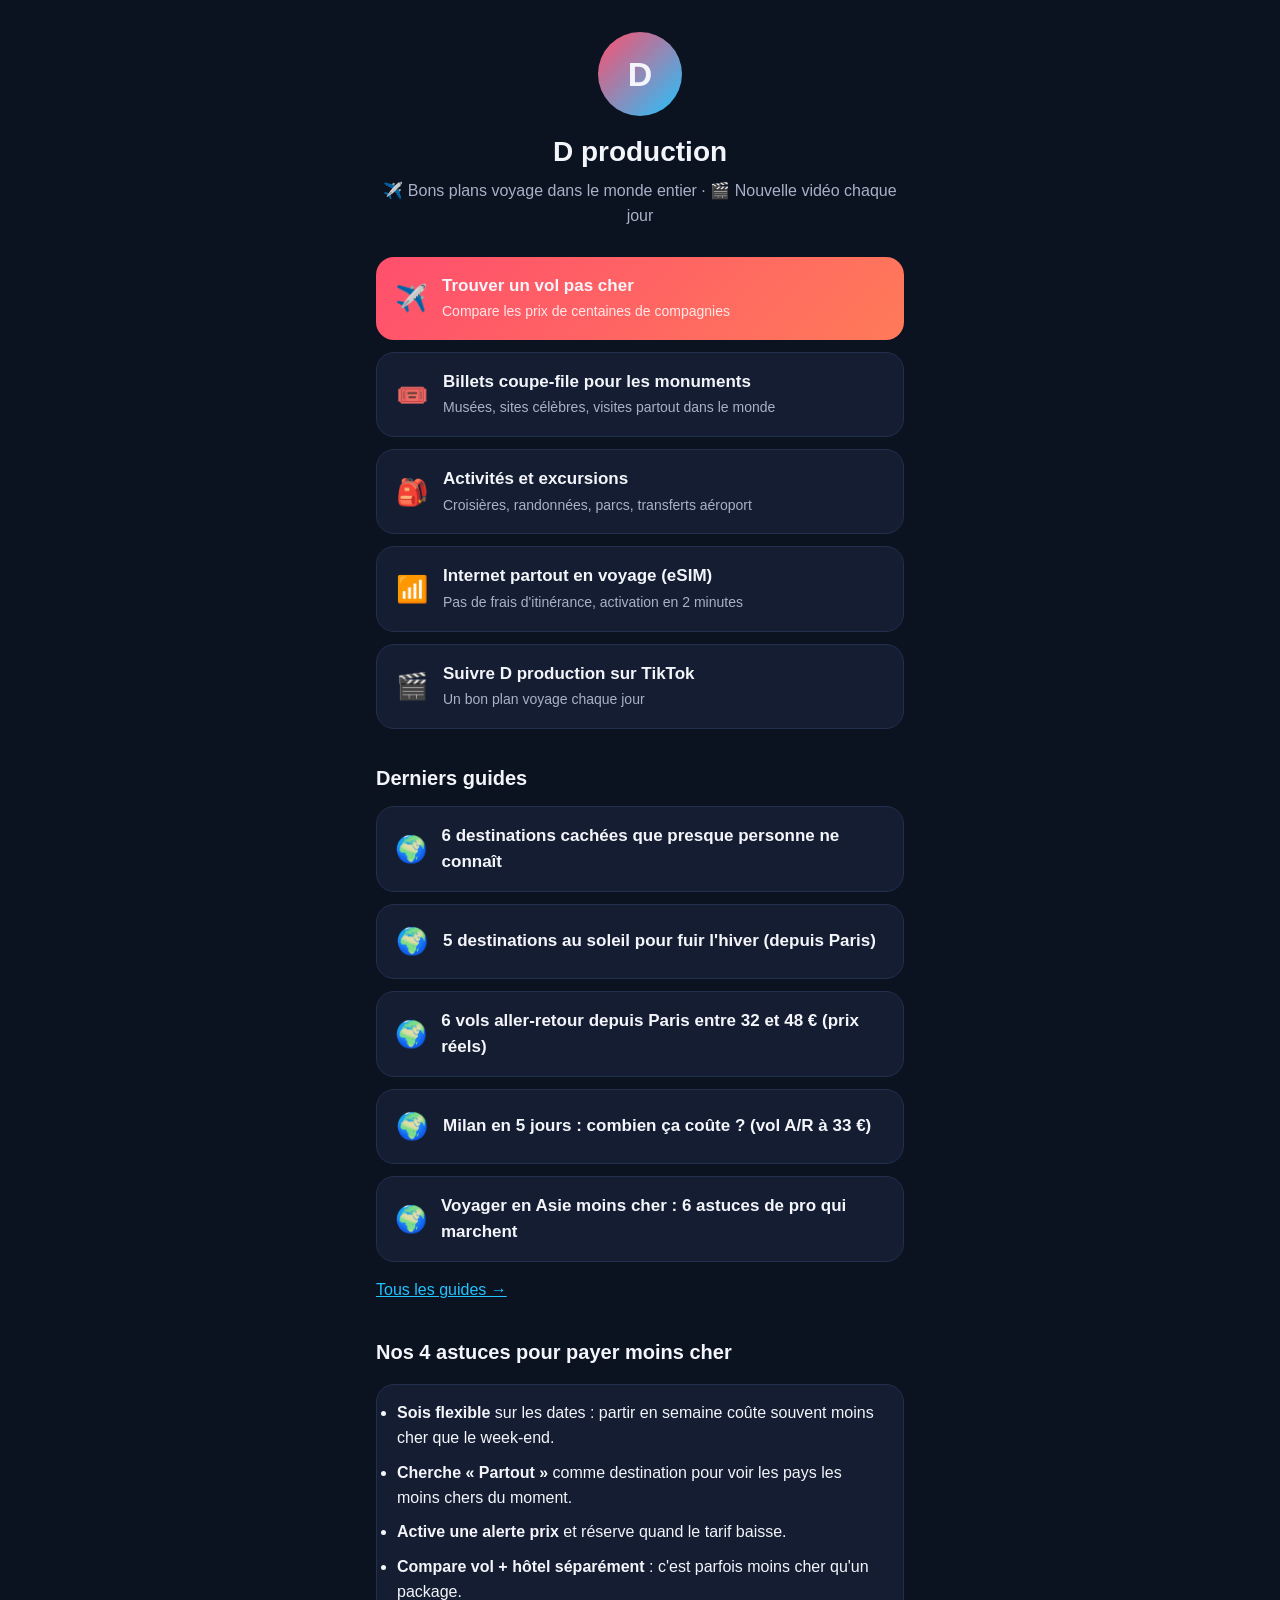
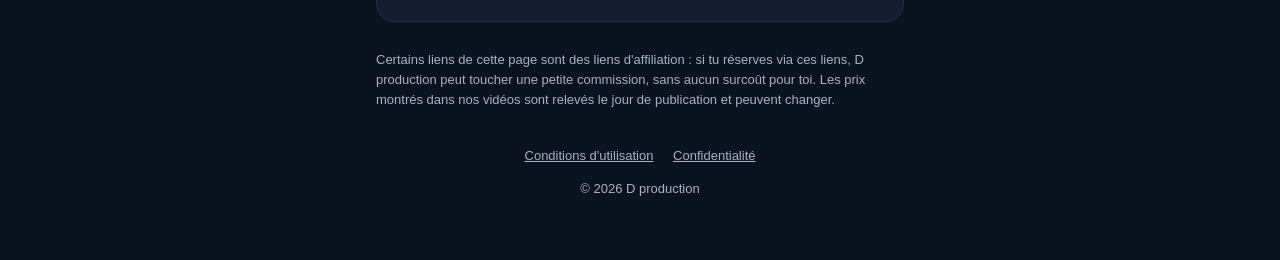
==== index.html @ 40169eeb "Guide : Voyager en Asie moins cher : 6 astuces de pro qui marchent" ====
<!doctype html>
<html lang="fr">
<head>
  <meta charset="utf-8">
  <meta name="viewport" content="width=device-width, initial-scale=1">
  <title>D production · Bons plans voyage</title>
  <meta name="description" content="Les meilleurs bons plans voyage : vols, hôtels et destinations au meilleur prix, partout dans le monde.">
  <link rel="stylesheet" href="style.css">
</head>
<body>
  <main class="wrap">
    <header class="hero">
      <div class="logo">D</div>
      <h1>D production</h1>
      <p class="tag">✈️ Bons plans voyage dans le monde entier · 🎬 Nouvelle vidéo chaque jour</p>
    </header>

    <!-- Liens d affiliation Travelpayouts (partenaire 809046) -->
    <a class="btn primary" href="https://www.aviasales.fr/?marker=809046" target="_blank" rel="noopener sponsored">
      <span class="ico">✈️</span>
      <span><strong>Trouver un vol pas cher</strong><span class="sub">Compare les prix de centaines de compagnies</span></span>
    </a>
    <a class="btn" href="https://tiqets.tpk.mx/pQWaPk9n" target="_blank" rel="noopener sponsored">
      <span class="ico">🎟️</span>
      <span><strong>Billets coupe-file pour les monuments</strong><span class="sub">Musées, sites célèbres, visites partout dans le monde</span></span>
    </a>
    <a class="btn" href="https://klook.tpk.mx/j8QwaBOn" target="_blank" rel="noopener sponsored">
      <span class="ico">🎒</span>
      <span><strong>Activités et excursions</strong><span class="sub">Croisières, randonnées, parcs, transferts aéroport</span></span>
    </a>
    <a class="btn" href="https://airalo.tpk.mx/kQeg6PoN" target="_blank" rel="noopener sponsored">
      <span class="ico">📶</span>
      <span><strong>Internet partout en voyage (eSIM)</strong><span class="sub">Pas de frais d'itinérance, activation en 2 minutes</span></span>
    </a>
    <a class="btn" href="https://www.tiktok.com/@td35509" target="_blank" rel="noopener">
      <span class="ico">🎬</span>
      <span><strong>Suivre D production sur TikTok</strong><span class="sub">Un bon plan voyage chaque jour</span></span>
    </a>

    <!-- DERNIERS-GUIDES -->
    <h2>Derniers guides</h2>
    <a class="btn" href="voyages/6-destinations-cachees-que-presque-personne-ne-connait.html"><span class="ico">🌍</span><span><strong>6 destinations cachées que presque personne ne connaît</strong></span></a>
    <a class="btn" href="voyages/5-destinations-au-soleil-pour-fuir-l-hiver-depuis-paris.html"><span class="ico">🌍</span><span><strong>5 destinations au soleil pour fuir l&#x27;hiver (depuis Paris)</strong></span></a>
    <a class="btn" href="voyages/6-vols-aller-retour-depuis-paris-entre-32-et-48-prix-reels.html"><span class="ico">🌍</span><span><strong>6 vols aller-retour depuis Paris entre 32 et 48 € (prix réels)</strong></span></a>
    <a class="btn" href="voyages/milan-en-5-jours-combien-ca-coute-vol-a-r-a-33.html"><span class="ico">🌍</span><span><strong>Milan en 5 jours : combien ça coûte ? (vol A/R à 33 €)</strong></span></a>
    <a class="btn" href="voyages/voyager-en-asie-moins-cher-6-astuces-de-pro-qui-marchent.html"><span class="ico">🌍</span><span><strong>Voyager en Asie moins cher : 6 astuces de pro qui marchent</strong></span></a>
    <p><a href="voyages/index.html">Tous les guides →</a></p>
    <!-- /DERNIERS-GUIDES -->

    <h2>Nos 4 astuces pour payer moins cher</h2>
    <ul class="tips">
      <li><strong>Sois flexible</strong> sur les dates : partir en semaine coûte souvent moins cher que le week-end.</li>
      <li><strong>Cherche « Partout »</strong> comme destination pour voir les pays les moins chers du moment.</li>
      <li><strong>Active une alerte prix</strong> et réserve quand le tarif baisse.</li>
      <li><strong>Compare vol + hôtel séparément</strong> : c'est parfois moins cher qu'un package.</li>
    </ul>

    <p class="note">Certains liens de cette page sont des liens d'affiliation : si tu réserves via ces liens,
      D production peut toucher une petite commission, sans aucun surcoût pour toi.
      Les prix montrés dans nos vidéos sont relevés le jour de publication et peuvent changer.</p>

    <footer>
      <a href="conditions.html">Conditions d'utilisation</a>
      <a href="confidentialite.html">Confidentialité</a>
      <p>© 2026 D production</p>
    </footer>
  </main>
</body>
</html>
---- style.css ----
:root {
  --bg: #0b1220;
  --card: #141d31;
  --text: #f3f5fa;
  --muted: #a8b2c7;
  --accent: #ff4f6d;
  --accent2: #22c3ff;
  --radius: 18px;
}
* { box-sizing: border-box; }
html, body { margin: 0; }
body {
  background: var(--bg);
  color: var(--text);
  font-family: -apple-system, BlinkMacSystemFont, "Segoe UI", Roboto, Helvetica, Arial, sans-serif;
  line-height: 1.55;
}
a { color: var(--accent2); }
.wrap { max-width: 560px; margin: 0 auto; padding: 32px 16px 48px; }
.hero { text-align: center; margin-bottom: 28px; }
.logo {
  width: 84px; height: 84px; border-radius: 50%; margin: 0 auto 14px;
  display: grid; place-items: center; font-size: 34px; font-weight: 800;
  background: linear-gradient(135deg, var(--accent), var(--accent2));
}
h1 { font-size: 28px; margin: 0 0 6px; }
.tag { color: var(--muted); margin: 0; }
.btn {
  display: flex; align-items: center; gap: 14px;
  background: var(--card); color: var(--text); text-decoration: none;
  padding: 16px 18px; border-radius: var(--radius); margin: 12px 0;
  border: 1px solid #23304d; transition: transform .15s, border-color .15s;
}
.btn:hover { transform: translateY(-2px); border-color: var(--accent2); }
.btn .ico { font-size: 26px; width: 34px; text-align: center; }
.btn strong { display: block; font-size: 17px; }
.btn span.sub { color: var(--muted); font-size: 14px; }
.btn.primary { background: linear-gradient(135deg, var(--accent), #ff7a59); border: 0; }
.btn.primary span.sub { color: #fff3; color: rgba(255,255,255,.85); }
h2 { font-size: 20px; margin: 34px 0 8px; }
.tips { background: var(--card); border-radius: var(--radius); padding: 6px 20px; border: 1px solid #23304d; }
.tips li { margin: 10px 0; }
.note { color: var(--muted); font-size: 13px; margin-top: 28px; }
footer { text-align: center; color: var(--muted); font-size: 13px; margin-top: 36px; }
footer a { color: var(--muted); margin: 0 8px; }
.doc h1 { font-size: 26px; }
.doc h2 { font-size: 18px; margin-top: 26px; }
.doc p, .doc li { color: #dce2ee; }
.code {
  font-family: ui-monospace, Menlo, monospace; font-size: 15px; word-break: break-all;
  background: var(--card); border: 1px solid #23304d; border-radius: 12px; padding: 14px;
}

.article h2 { margin-top: 30px; }
.article .intro { font-size: 18px; color: var(--text); }
.video { position: relative; padding-top: 56.25%; margin: 16px 0; border-radius: var(--radius); overflow: hidden; }
.video iframe { position: absolute; inset: 0; width: 100%; height: 100%; border: 0; }
details { background: var(--card); border: 1px solid #23304d; border-radius: 12px; padding: 12px 16px; margin: 10px 0; }
summary { cursor: pointer; font-weight: 600; }
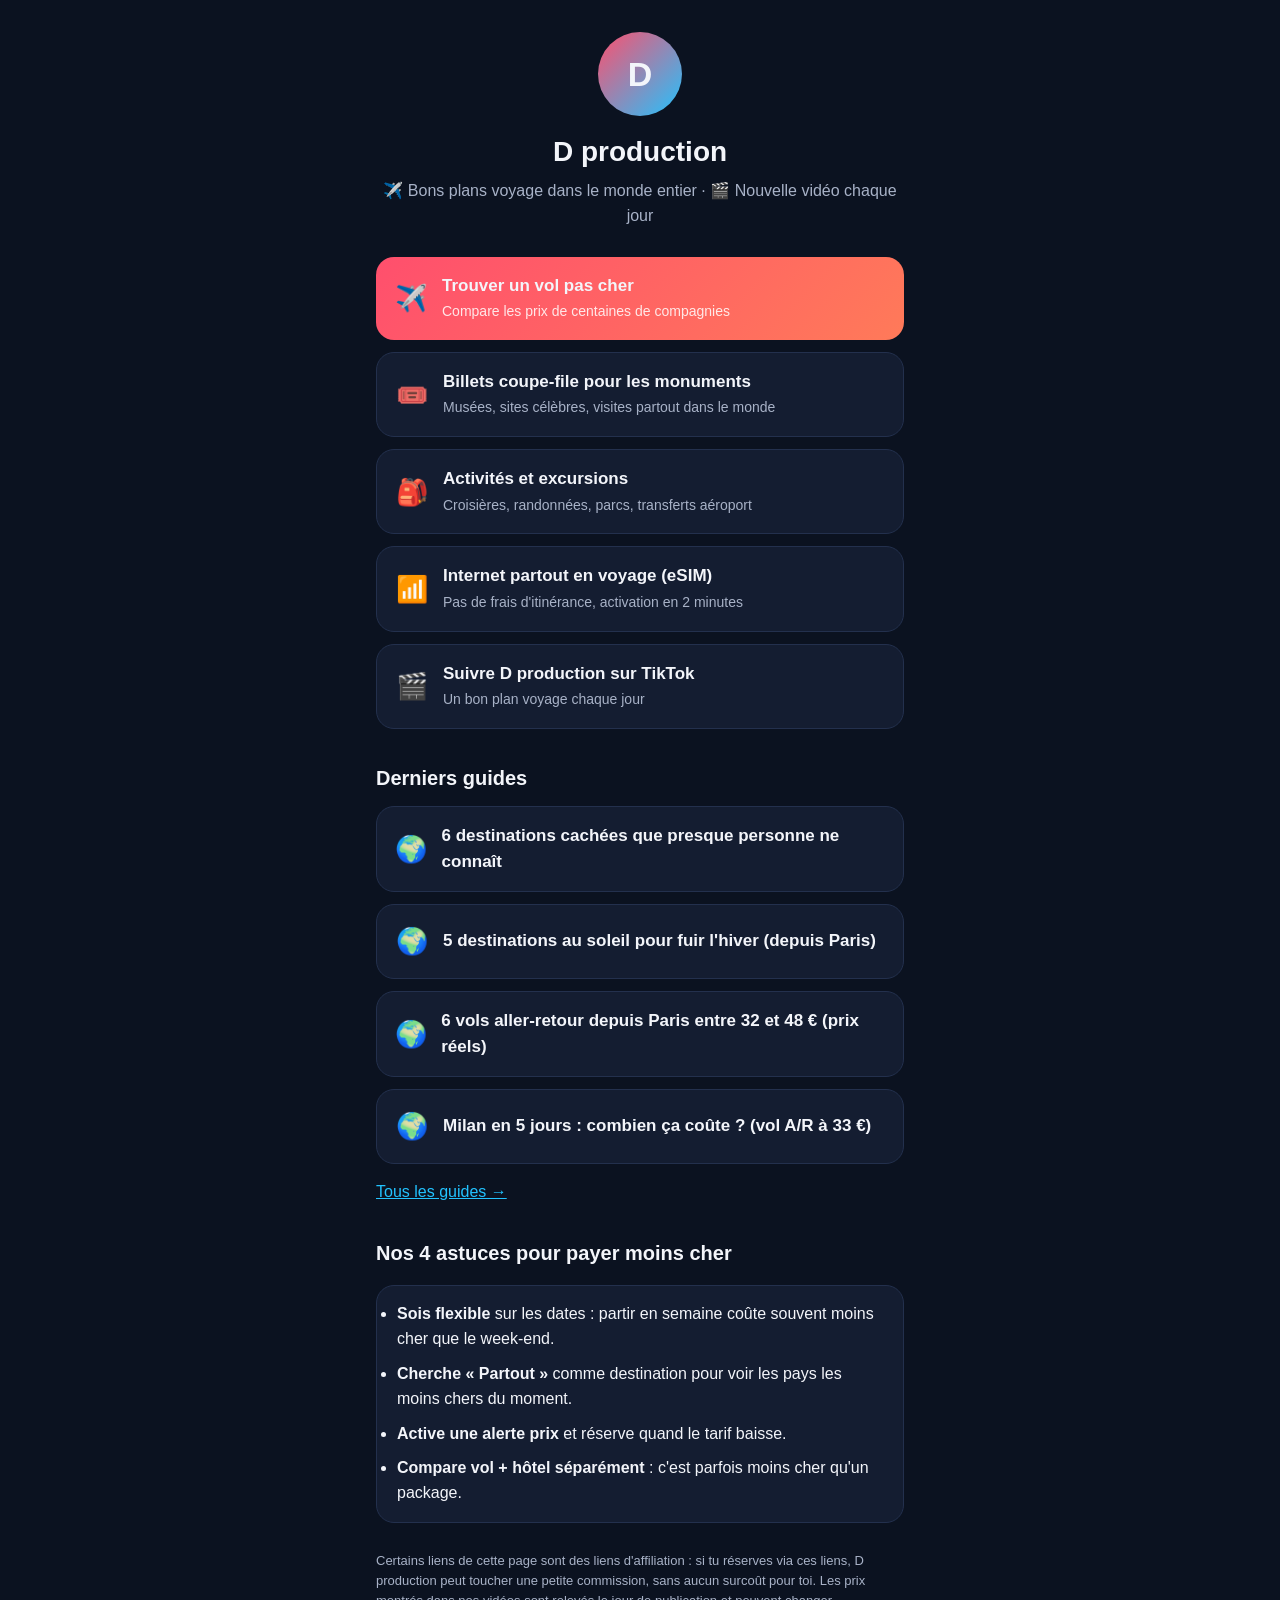
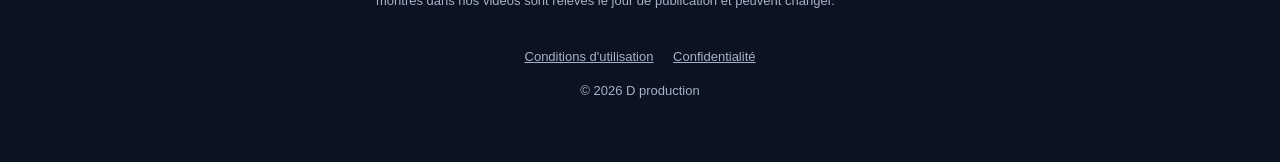
==== commit cad53b7a: "Guide : Milan en 5 jours : combien ça coûte ? (vol A/R à 33 €)" ====
--- a/index.html
+++ b/index.html
@@ -43,7 +43,6 @@
     <a class="btn" href="voyages/5-destinations-au-soleil-pour-fuir-l-hiver-depuis-paris.html"><span class="ico">🌍</span><span><strong>5 destinations au soleil pour fuir l&#x27;hiver (depuis Paris)</strong></span></a>
     <a class="btn" href="voyages/6-vols-aller-retour-depuis-paris-entre-32-et-48-prix-reels.html"><span class="ico">🌍</span><span><strong>6 vols aller-retour depuis Paris entre 32 et 48 € (prix réels)</strong></span></a>
     <a class="btn" href="voyages/milan-en-5-jours-combien-ca-coute-vol-a-r-a-33.html"><span class="ico">🌍</span><span><strong>Milan en 5 jours : combien ça coûte ? (vol A/R à 33 €)</strong></span></a>
-    <a class="btn" href="voyages/voyager-en-asie-moins-cher-6-astuces-de-pro-qui-marchent.html"><span class="ico">🌍</span><span><strong>Voyager en Asie moins cher : 6 astuces de pro qui marchent</strong></span></a>
     <p><a href="voyages/index.html">Tous les guides →</a></p>
     <!-- /DERNIERS-GUIDES -->
 
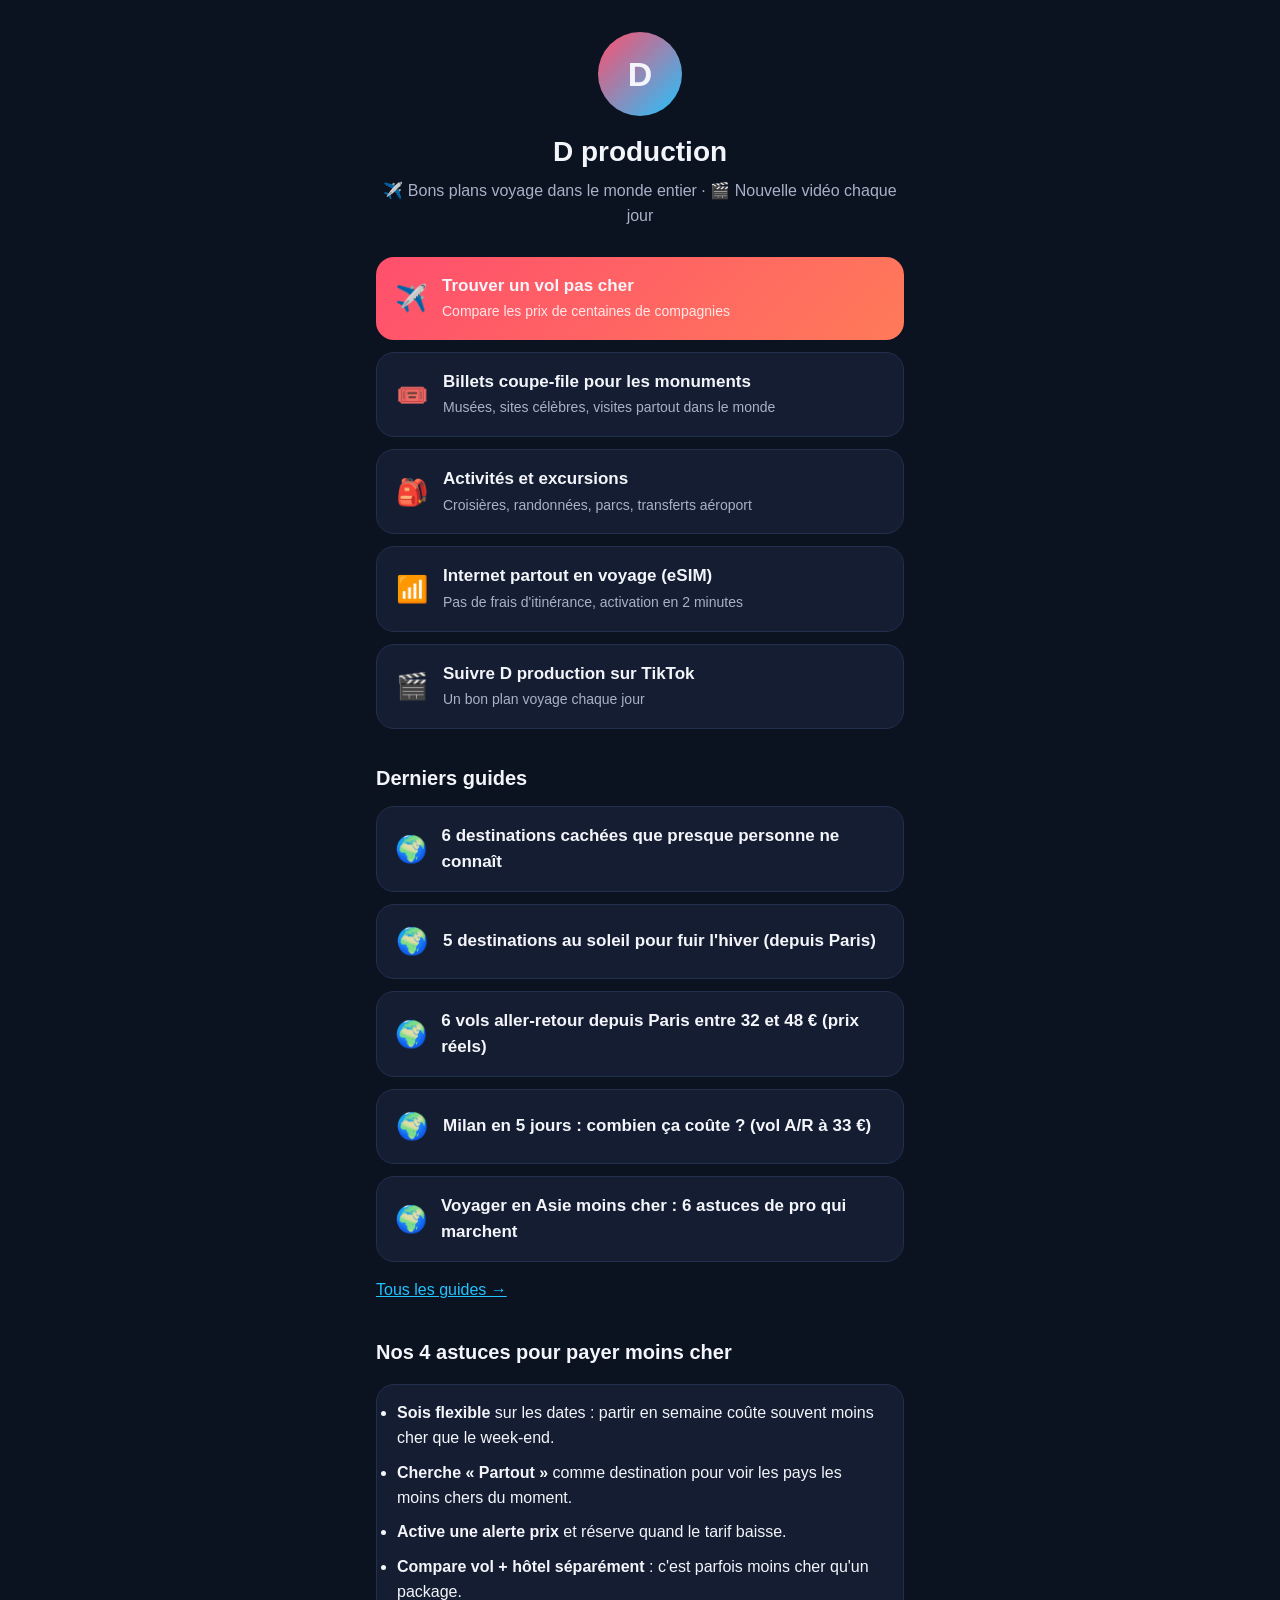
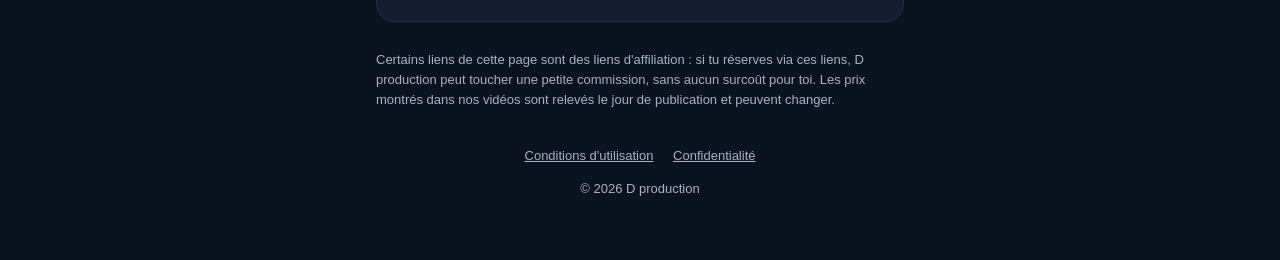
==== commit 317fcc44: "Sécurité : politique de contenu stricte, referrer, guides régénérés" ====
--- a/index.html
+++ b/index.html
@@ -2,6 +2,8 @@
 <html lang="fr">
 <head>
   <meta charset="utf-8">
+  <meta http-equiv="Content-Security-Policy" content="default-src 'self'; img-src 'self' https://i.ytimg.com data:; style-src 'self'; frame-src https://www.youtube-nocookie.com; connect-src 'none'; object-src 'none'; base-uri 'self'; form-action 'none'; upgrade-insecure-requests; script-src 'none'">
+  <meta name="referrer" content="strict-origin-when-cross-origin">
   <meta name="viewport" content="width=device-width, initial-scale=1">
   <title>D production · Bons plans voyage</title>
   <meta name="description" content="Les meilleurs bons plans voyage : vols, hôtels et destinations au meilleur prix, partout dans le monde.">
@@ -43,6 +45,7 @@
     <a class="btn" href="voyages/5-destinations-au-soleil-pour-fuir-l-hiver-depuis-paris.html"><span class="ico">🌍</span><span><strong>5 destinations au soleil pour fuir l&#x27;hiver (depuis Paris)</strong></span></a>
     <a class="btn" href="voyages/6-vols-aller-retour-depuis-paris-entre-32-et-48-prix-reels.html"><span class="ico">🌍</span><span><strong>6 vols aller-retour depuis Paris entre 32 et 48 € (prix réels)</strong></span></a>
     <a class="btn" href="voyages/milan-en-5-jours-combien-ca-coute-vol-a-r-a-33.html"><span class="ico">🌍</span><span><strong>Milan en 5 jours : combien ça coûte ? (vol A/R à 33 €)</strong></span></a>
+    <a class="btn" href="voyages/voyager-en-asie-moins-cher-6-astuces-de-pro-qui-marchent.html"><span class="ico">🌍</span><span><strong>Voyager en Asie moins cher : 6 astuces de pro qui marchent</strong></span></a>
     <p><a href="voyages/index.html">Tous les guides →</a></p>
     <!-- /DERNIERS-GUIDES -->
 
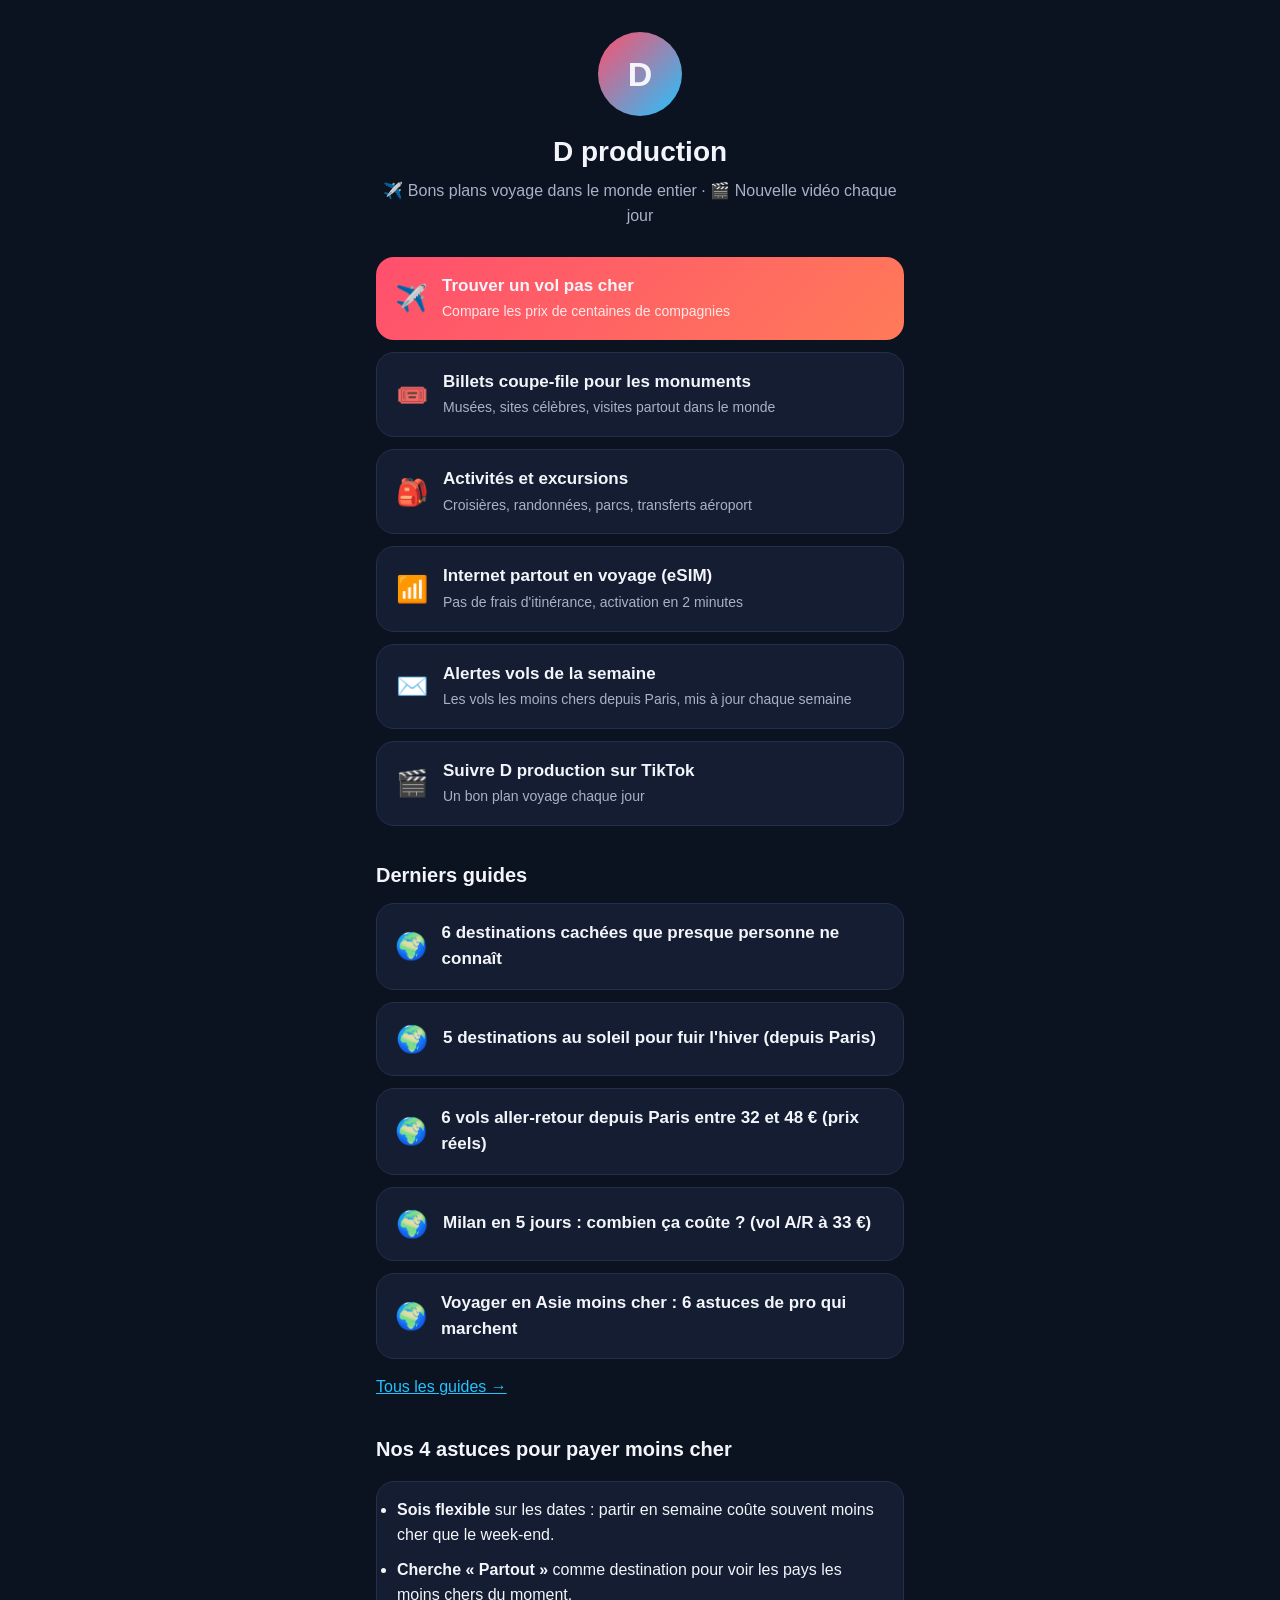
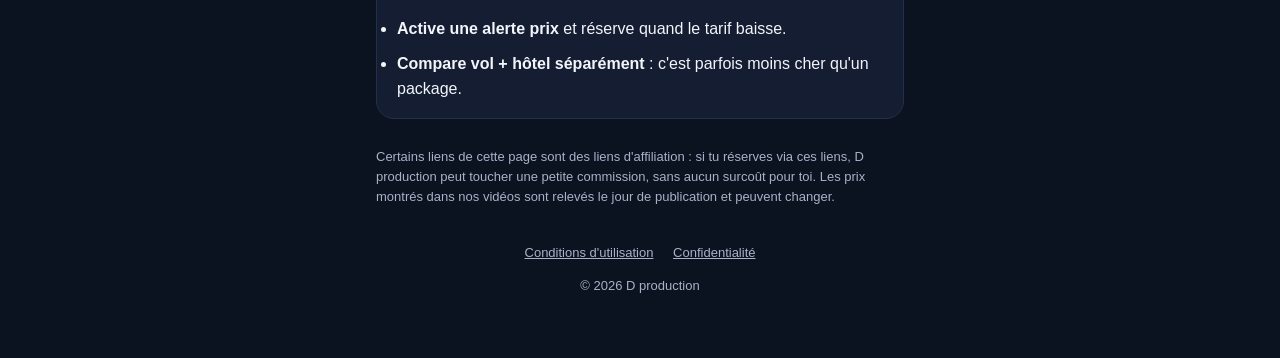
==== commit 1380004c: "Alertes vols du 2026-11-22" ====
--- a/index.html
+++ b/index.html
@@ -34,6 +34,7 @@
       <span class="ico">📶</span>
       <span><strong>Internet partout en voyage (eSIM)</strong><span class="sub">Pas de frais d'itinérance, activation en 2 minutes</span></span>
     </a>
+    <a class="btn" href="alertes/index.html"><span class="ico">✉️</span><span><strong>Alertes vols de la semaine</strong><span class="sub">Les vols les moins chers depuis Paris, mis à jour chaque semaine</span></span></a>
     <a class="btn" href="https://www.tiktok.com/@td35509" target="_blank" rel="noopener">
       <span class="ico">🎬</span>
       <span><strong>Suivre D production sur TikTok</strong><span class="sub">Un bon plan voyage chaque jour</span></span>
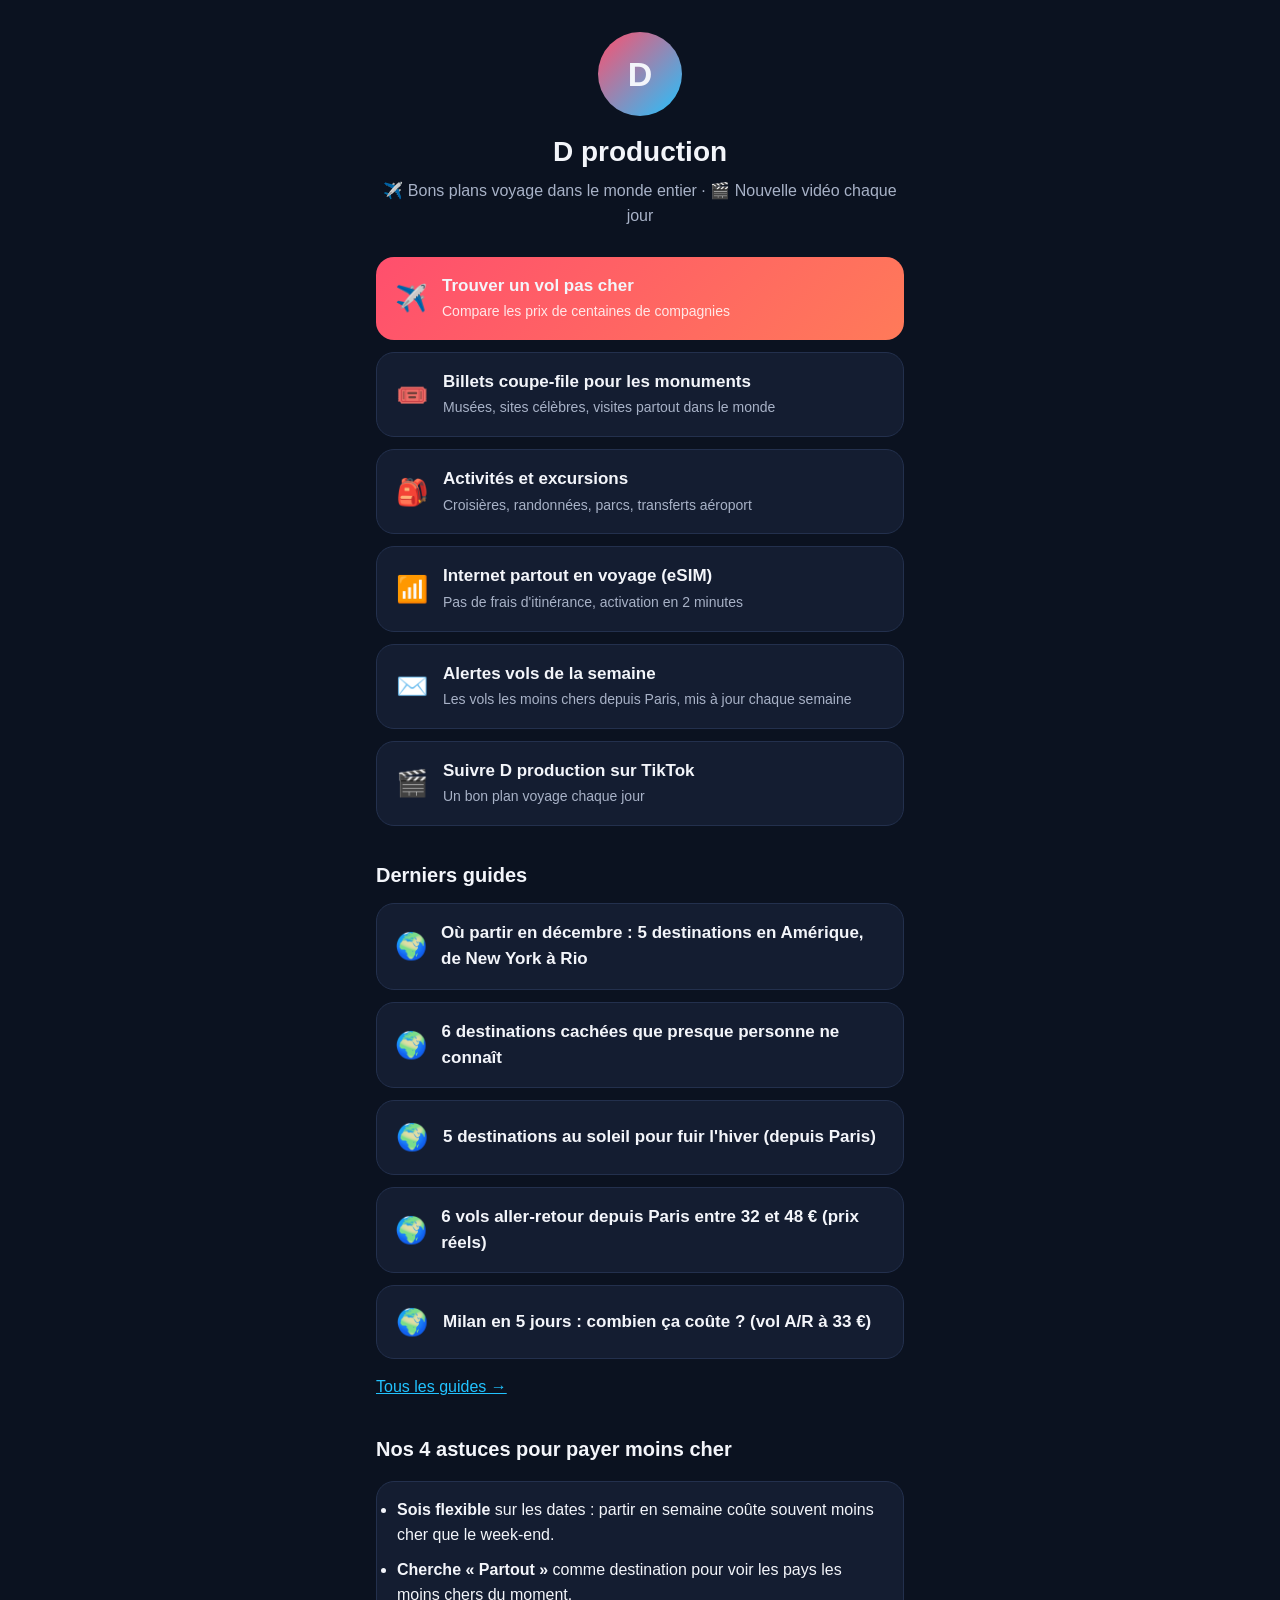
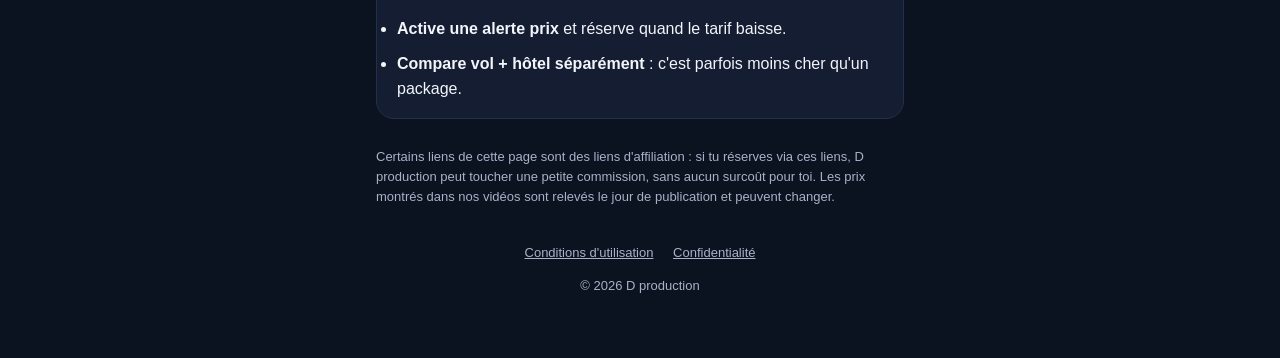
==== commit 8798d382: "Guide : Où partir en décembre : 5 destinations en Amérique, de New York à Rio" ====
--- a/index.html
+++ b/index.html
@@ -42,11 +42,11 @@
 
     <!-- DERNIERS-GUIDES -->
     <h2>Derniers guides</h2>
+    <a class="btn" href="voyages/ou-partir-en-decembre-5-destinations-en-amerique-de-new-york-a-rio.html"><span class="ico">🌍</span><span><strong>Où partir en décembre : 5 destinations en Amérique, de New York à Rio</strong></span></a>
     <a class="btn" href="voyages/6-destinations-cachees-que-presque-personne-ne-connait.html"><span class="ico">🌍</span><span><strong>6 destinations cachées que presque personne ne connaît</strong></span></a>
     <a class="btn" href="voyages/5-destinations-au-soleil-pour-fuir-l-hiver-depuis-paris.html"><span class="ico">🌍</span><span><strong>5 destinations au soleil pour fuir l&#x27;hiver (depuis Paris)</strong></span></a>
     <a class="btn" href="voyages/6-vols-aller-retour-depuis-paris-entre-32-et-48-prix-reels.html"><span class="ico">🌍</span><span><strong>6 vols aller-retour depuis Paris entre 32 et 48 € (prix réels)</strong></span></a>
     <a class="btn" href="voyages/milan-en-5-jours-combien-ca-coute-vol-a-r-a-33.html"><span class="ico">🌍</span><span><strong>Milan en 5 jours : combien ça coûte ? (vol A/R à 33 €)</strong></span></a>
-    <a class="btn" href="voyages/voyager-en-asie-moins-cher-6-astuces-de-pro-qui-marchent.html"><span class="ico">🌍</span><span><strong>Voyager en Asie moins cher : 6 astuces de pro qui marchent</strong></span></a>
     <p><a href="voyages/index.html">Tous les guides →</a></p>
     <!-- /DERNIERS-GUIDES -->
 
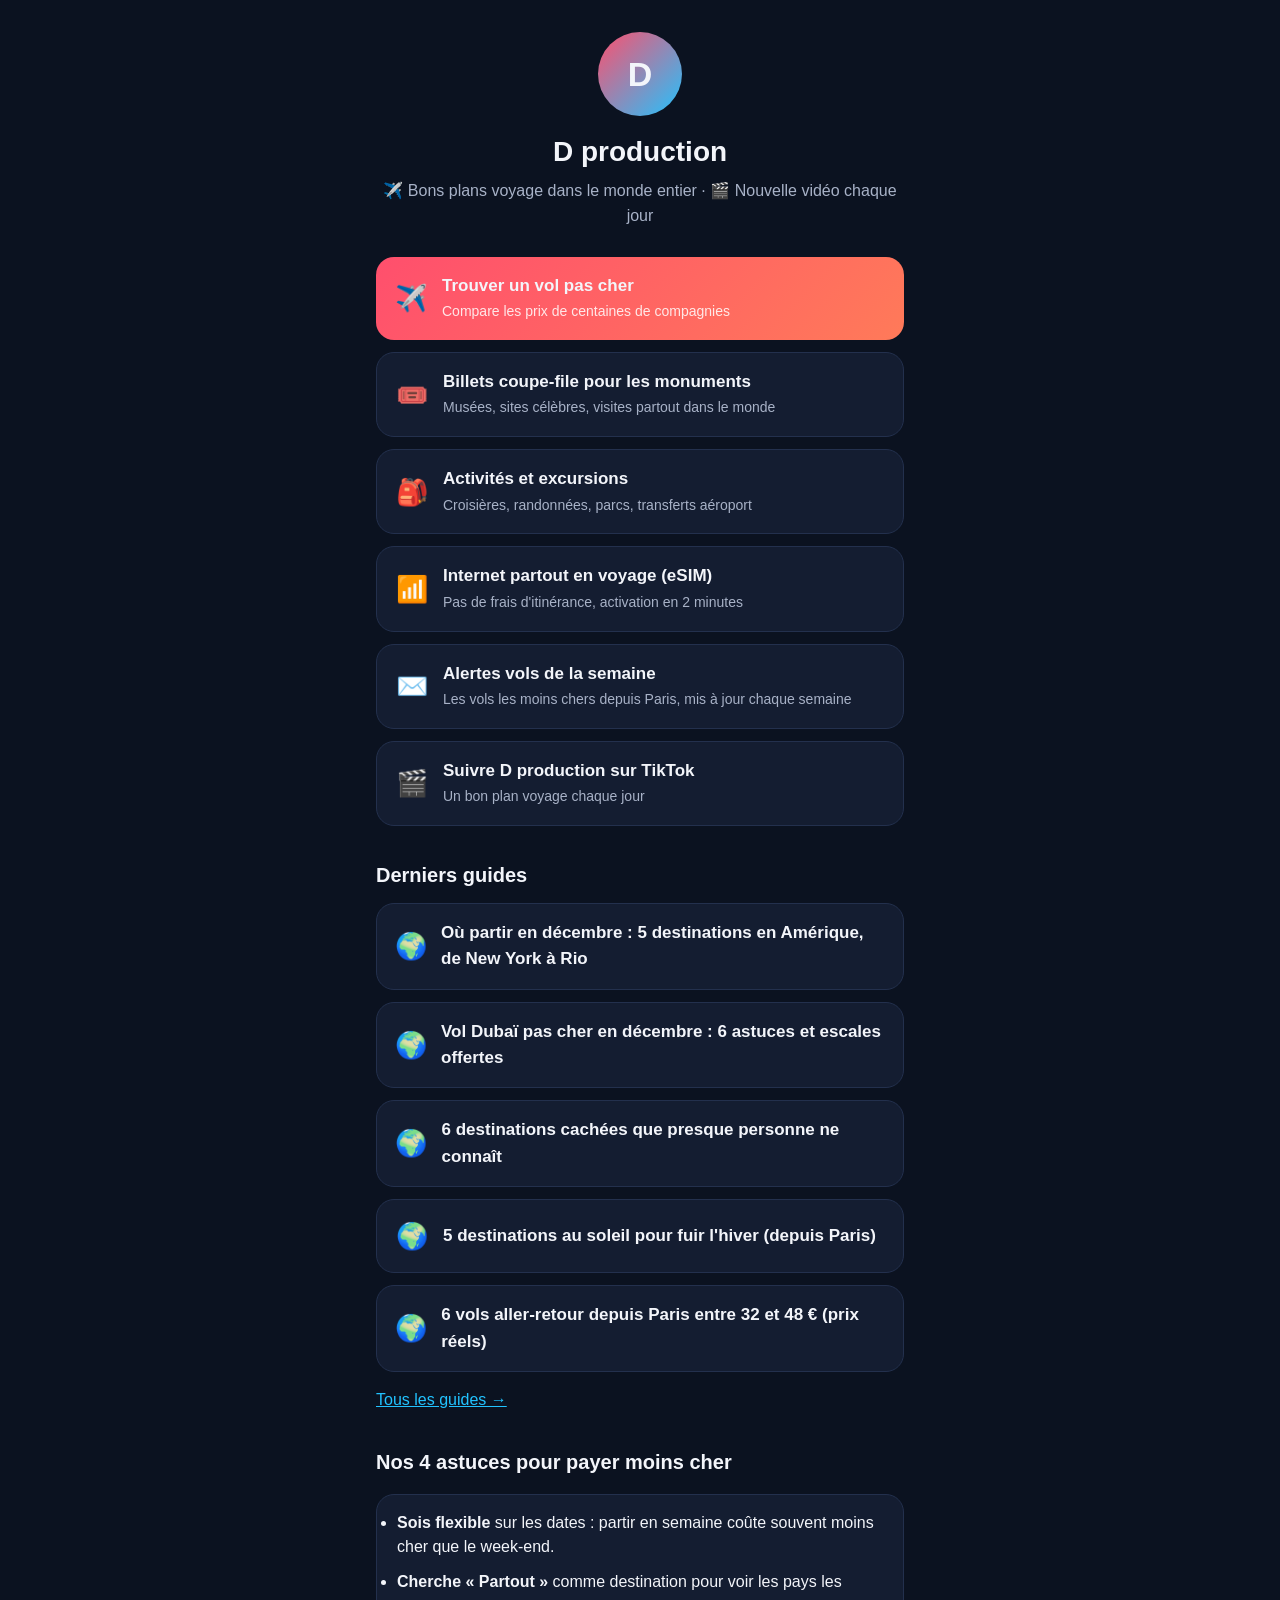
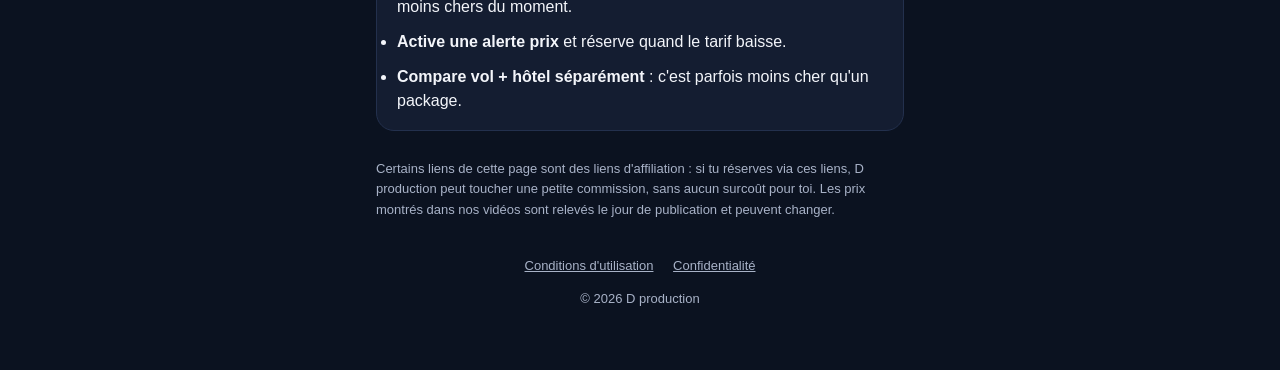
==== commit 6074cf76: "Guide : Vol Dubaï pas cher en décembre : 6 astuces et escales offertes" ====
--- a/index.html
+++ b/index.html
@@ -43,10 +43,10 @@
     <!-- DERNIERS-GUIDES -->
     <h2>Derniers guides</h2>
     <a class="btn" href="voyages/ou-partir-en-decembre-5-destinations-en-amerique-de-new-york-a-rio.html"><span class="ico">🌍</span><span><strong>Où partir en décembre : 5 destinations en Amérique, de New York à Rio</strong></span></a>
+    <a class="btn" href="voyages/vol-dubai-pas-cher-en-decembre-6-astuces-et-escales-offertes.html"><span class="ico">🌍</span><span><strong>Vol Dubaï pas cher en décembre : 6 astuces et escales offertes</strong></span></a>
     <a class="btn" href="voyages/6-destinations-cachees-que-presque-personne-ne-connait.html"><span class="ico">🌍</span><span><strong>6 destinations cachées que presque personne ne connaît</strong></span></a>
     <a class="btn" href="voyages/5-destinations-au-soleil-pour-fuir-l-hiver-depuis-paris.html"><span class="ico">🌍</span><span><strong>5 destinations au soleil pour fuir l&#x27;hiver (depuis Paris)</strong></span></a>
     <a class="btn" href="voyages/6-vols-aller-retour-depuis-paris-entre-32-et-48-prix-reels.html"><span class="ico">🌍</span><span><strong>6 vols aller-retour depuis Paris entre 32 et 48 € (prix réels)</strong></span></a>
-    <a class="btn" href="voyages/milan-en-5-jours-combien-ca-coute-vol-a-r-a-33.html"><span class="ico">🌍</span><span><strong>Milan en 5 jours : combien ça coûte ? (vol A/R à 33 €)</strong></span></a>
     <p><a href="voyages/index.html">Tous les guides →</a></p>
     <!-- /DERNIERS-GUIDES -->
 
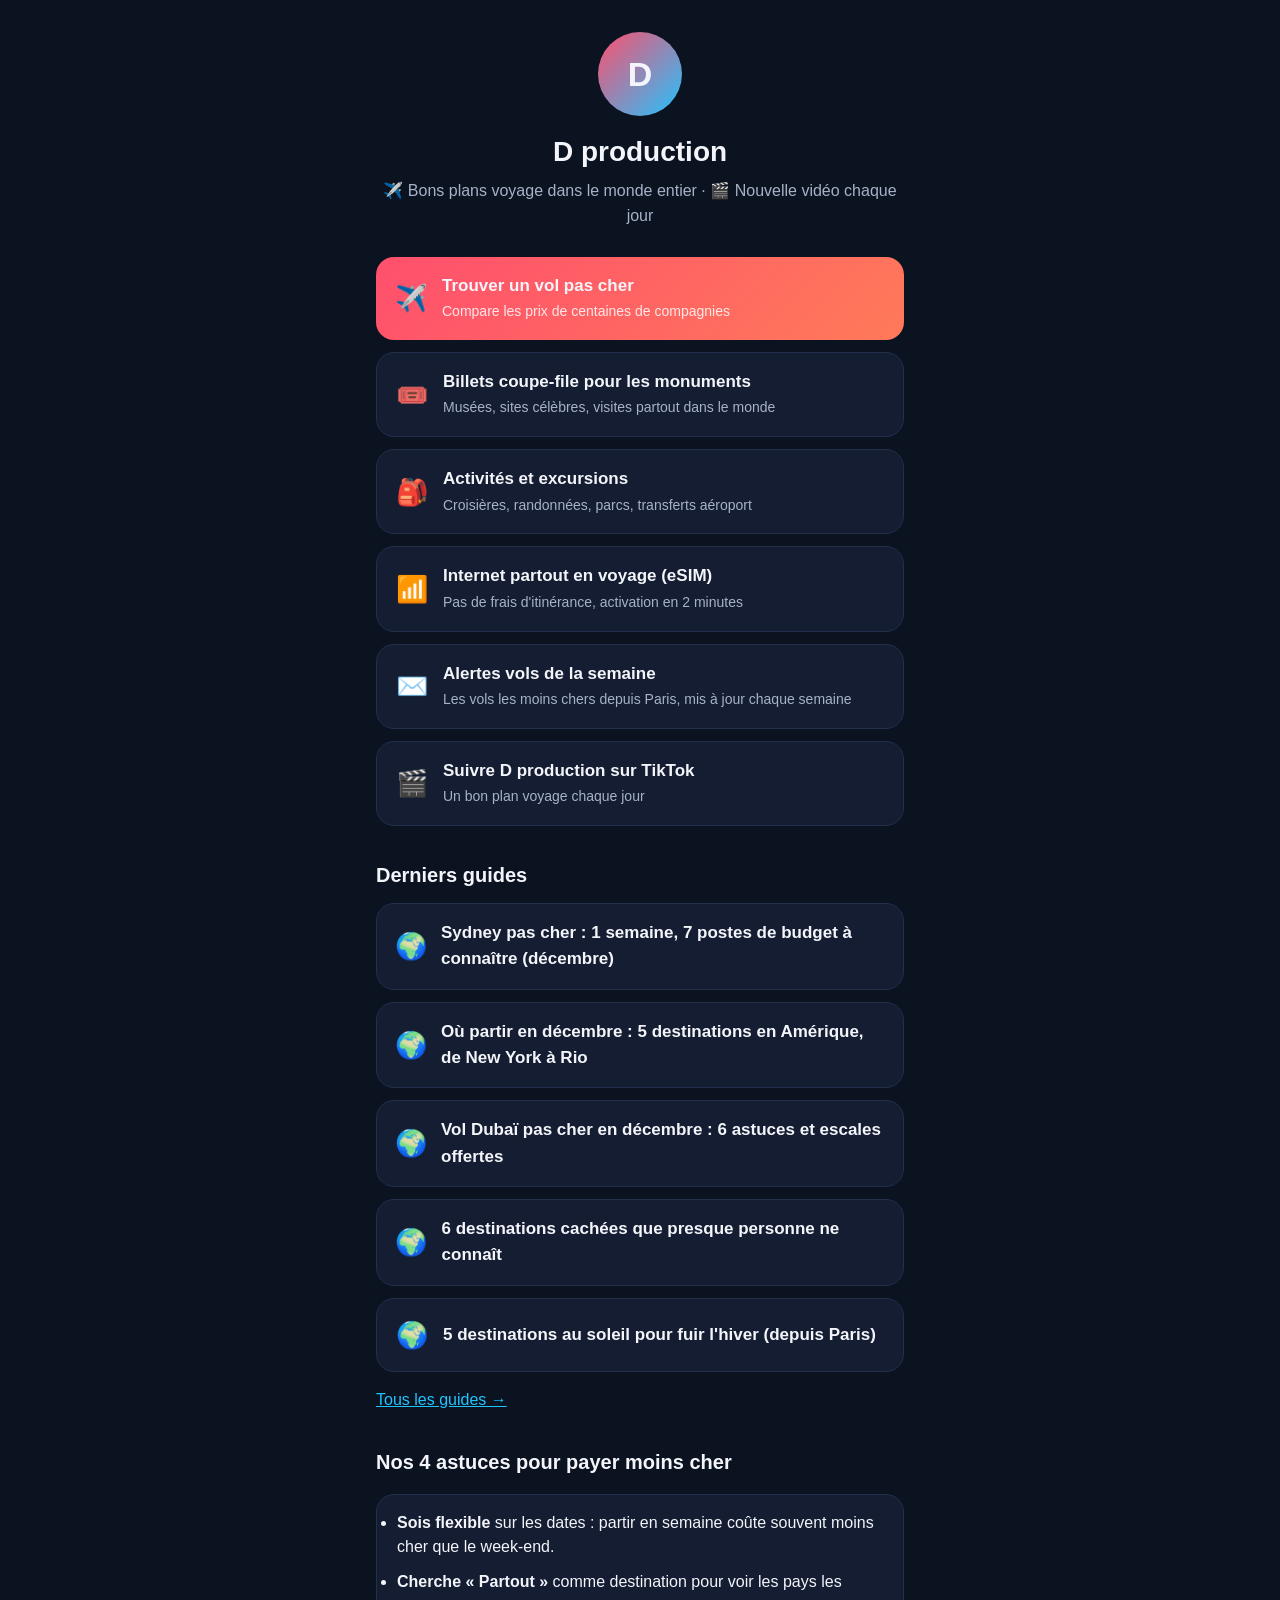
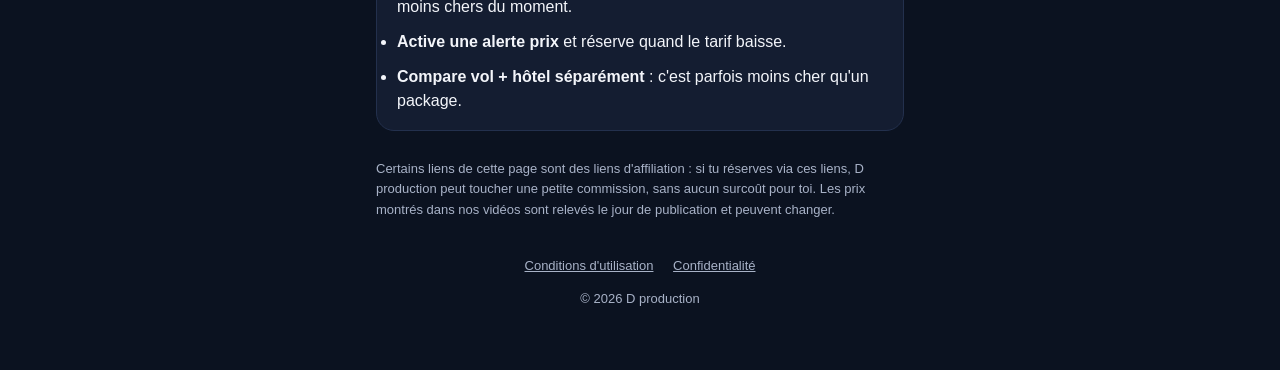
==== commit f1bab231: "Guide : Sydney pas cher : 1 semaine, 7 postes de budget à connaître (décembre)" ====
--- a/index.html
+++ b/index.html
@@ -42,11 +42,11 @@
 
     <!-- DERNIERS-GUIDES -->
     <h2>Derniers guides</h2>
+    <a class="btn" href="voyages/sydney-pas-cher-1-semaine-7-postes-de-budget-a-connaitre-decembre.html"><span class="ico">🌍</span><span><strong>Sydney pas cher : 1 semaine, 7 postes de budget à connaître (décembre)</strong></span></a>
     <a class="btn" href="voyages/ou-partir-en-decembre-5-destinations-en-amerique-de-new-york-a-rio.html"><span class="ico">🌍</span><span><strong>Où partir en décembre : 5 destinations en Amérique, de New York à Rio</strong></span></a>
     <a class="btn" href="voyages/vol-dubai-pas-cher-en-decembre-6-astuces-et-escales-offertes.html"><span class="ico">🌍</span><span><strong>Vol Dubaï pas cher en décembre : 6 astuces et escales offertes</strong></span></a>
     <a class="btn" href="voyages/6-destinations-cachees-que-presque-personne-ne-connait.html"><span class="ico">🌍</span><span><strong>6 destinations cachées que presque personne ne connaît</strong></span></a>
     <a class="btn" href="voyages/5-destinations-au-soleil-pour-fuir-l-hiver-depuis-paris.html"><span class="ico">🌍</span><span><strong>5 destinations au soleil pour fuir l&#x27;hiver (depuis Paris)</strong></span></a>
-    <a class="btn" href="voyages/6-vols-aller-retour-depuis-paris-entre-32-et-48-prix-reels.html"><span class="ico">🌍</span><span><strong>6 vols aller-retour depuis Paris entre 32 et 48 € (prix réels)</strong></span></a>
     <p><a href="voyages/index.html">Tous les guides →</a></p>
     <!-- /DERNIERS-GUIDES -->
 
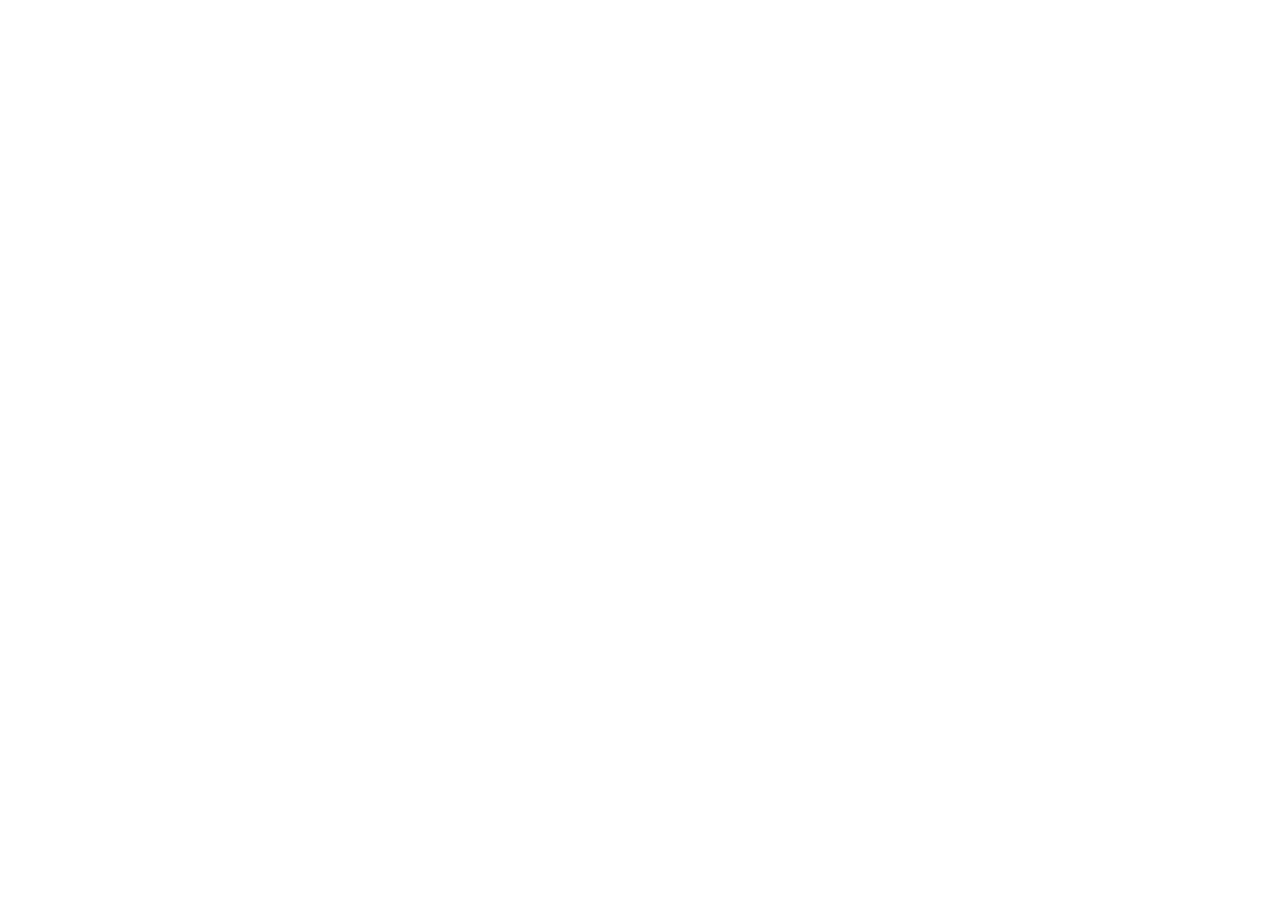
==== commit b723f892: "Le site a déménagé sur dproduction-voyage.github.io" ====
--- a/index.html
+++ b/index.html
@@ -1,72 +1 @@
-<!doctype html>
-<html lang="fr">
-<head>
-  <meta charset="utf-8">
-  <meta http-equiv="Content-Security-Policy" content="default-src 'self'; img-src 'self' https://i.ytimg.com data:; style-src 'self'; frame-src https://www.youtube-nocookie.com; connect-src 'none'; object-src 'none'; base-uri 'self'; form-action 'none'; upgrade-insecure-requests; script-src 'none'">
-  <meta name="referrer" content="strict-origin-when-cross-origin">
-  <meta name="viewport" content="width=device-width, initial-scale=1">
-  <title>D production · Bons plans voyage</title>
-  <meta name="description" content="Les meilleurs bons plans voyage : vols, hôtels et destinations au meilleur prix, partout dans le monde.">
-  <link rel="stylesheet" href="style.css">
-</head>
-<body>
-  <main class="wrap">
-    <header class="hero">
-      <div class="logo">D</div>
-      <h1>D production</h1>
-      <p class="tag">✈️ Bons plans voyage dans le monde entier · 🎬 Nouvelle vidéo chaque jour</p>
-    </header>
-
-    <!-- Liens d affiliation Travelpayouts (partenaire 809046) -->
-    <a class="btn primary" href="https://www.aviasales.fr/?marker=809046" target="_blank" rel="noopener sponsored">
-      <span class="ico">✈️</span>
-      <span><strong>Trouver un vol pas cher</strong><span class="sub">Compare les prix de centaines de compagnies</span></span>
-    </a>
-    <a class="btn" href="https://tiqets.tpk.mx/pQWaPk9n" target="_blank" rel="noopener sponsored">
-      <span class="ico">🎟️</span>
-      <span><strong>Billets coupe-file pour les monuments</strong><span class="sub">Musées, sites célèbres, visites partout dans le monde</span></span>
-    </a>
-    <a class="btn" href="https://klook.tpk.mx/j8QwaBOn" target="_blank" rel="noopener sponsored">
-      <span class="ico">🎒</span>
-      <span><strong>Activités et excursions</strong><span class="sub">Croisières, randonnées, parcs, transferts aéroport</span></span>
-    </a>
-    <a class="btn" href="https://airalo.tpk.mx/kQeg6PoN" target="_blank" rel="noopener sponsored">
-      <span class="ico">📶</span>
-      <span><strong>Internet partout en voyage (eSIM)</strong><span class="sub">Pas de frais d'itinérance, activation en 2 minutes</span></span>
-    </a>
-    <a class="btn" href="alertes/index.html"><span class="ico">✉️</span><span><strong>Alertes vols de la semaine</strong><span class="sub">Les vols les moins chers depuis Paris, mis à jour chaque semaine</span></span></a>
-    <a class="btn" href="https://www.tiktok.com/@td35509" target="_blank" rel="noopener">
-      <span class="ico">🎬</span>
-      <span><strong>Suivre D production sur TikTok</strong><span class="sub">Un bon plan voyage chaque jour</span></span>
-    </a>
-
-    <!-- DERNIERS-GUIDES -->
-    <h2>Derniers guides</h2>
-    <a class="btn" href="voyages/sydney-pas-cher-1-semaine-7-postes-de-budget-a-connaitre-decembre.html"><span class="ico">🌍</span><span><strong>Sydney pas cher : 1 semaine, 7 postes de budget à connaître (décembre)</strong></span></a>
-    <a class="btn" href="voyages/ou-partir-en-decembre-5-destinations-en-amerique-de-new-york-a-rio.html"><span class="ico">🌍</span><span><strong>Où partir en décembre : 5 destinations en Amérique, de New York à Rio</strong></span></a>
-    <a class="btn" href="voyages/vol-dubai-pas-cher-en-decembre-6-astuces-et-escales-offertes.html"><span class="ico">🌍</span><span><strong>Vol Dubaï pas cher en décembre : 6 astuces et escales offertes</strong></span></a>
-    <a class="btn" href="voyages/6-destinations-cachees-que-presque-personne-ne-connait.html"><span class="ico">🌍</span><span><strong>6 destinations cachées que presque personne ne connaît</strong></span></a>
-    <a class="btn" href="voyages/5-destinations-au-soleil-pour-fuir-l-hiver-depuis-paris.html"><span class="ico">🌍</span><span><strong>5 destinations au soleil pour fuir l&#x27;hiver (depuis Paris)</strong></span></a>
-    <p><a href="voyages/index.html">Tous les guides →</a></p>
-    <!-- /DERNIERS-GUIDES -->
-
-    <h2>Nos 4 astuces pour payer moins cher</h2>
-    <ul class="tips">
-      <li><strong>Sois flexible</strong> sur les dates : partir en semaine coûte souvent moins cher que le week-end.</li>
-      <li><strong>Cherche « Partout »</strong> comme destination pour voir les pays les moins chers du moment.</li>
-      <li><strong>Active une alerte prix</strong> et réserve quand le tarif baisse.</li>
-      <li><strong>Compare vol + hôtel séparément</strong> : c'est parfois moins cher qu'un package.</li>
-    </ul>
-
-    <p class="note">Certains liens de cette page sont des liens d'affiliation : si tu réserves via ces liens,
-      D production peut toucher une petite commission, sans aucun surcoût pour toi.
-      Les prix montrés dans nos vidéos sont relevés le jour de publication et peuvent changer.</p>
-
-    <footer>
-      <a href="conditions.html">Conditions d'utilisation</a>
-      <a href="confidentialite.html">Confidentialité</a>
-      <p>© 2026 D production</p>
-    </footer>
-  </main>
-</body>
-</html>
+<!doctype html><html lang="fr"><head><meta charset="utf-8"><meta name="robots" content="noindex"><title>D production</title><script>var p=location.pathname.replace(/^\/dproduction-site\/?/,"");location.replace("https://dproduction-voyage.github.io/"+p+location.search+location.hash);</script><meta http-equiv="refresh" content="0;url=https://dproduction-voyage.github.io/"><link rel="canonical" href="https://dproduction-voyage.github.io/"></head><body><p>Le site D production a déménagé : <a href="https://dproduction-voyage.github.io/">dproduction-voyage.github.io</a></p></body></html>
